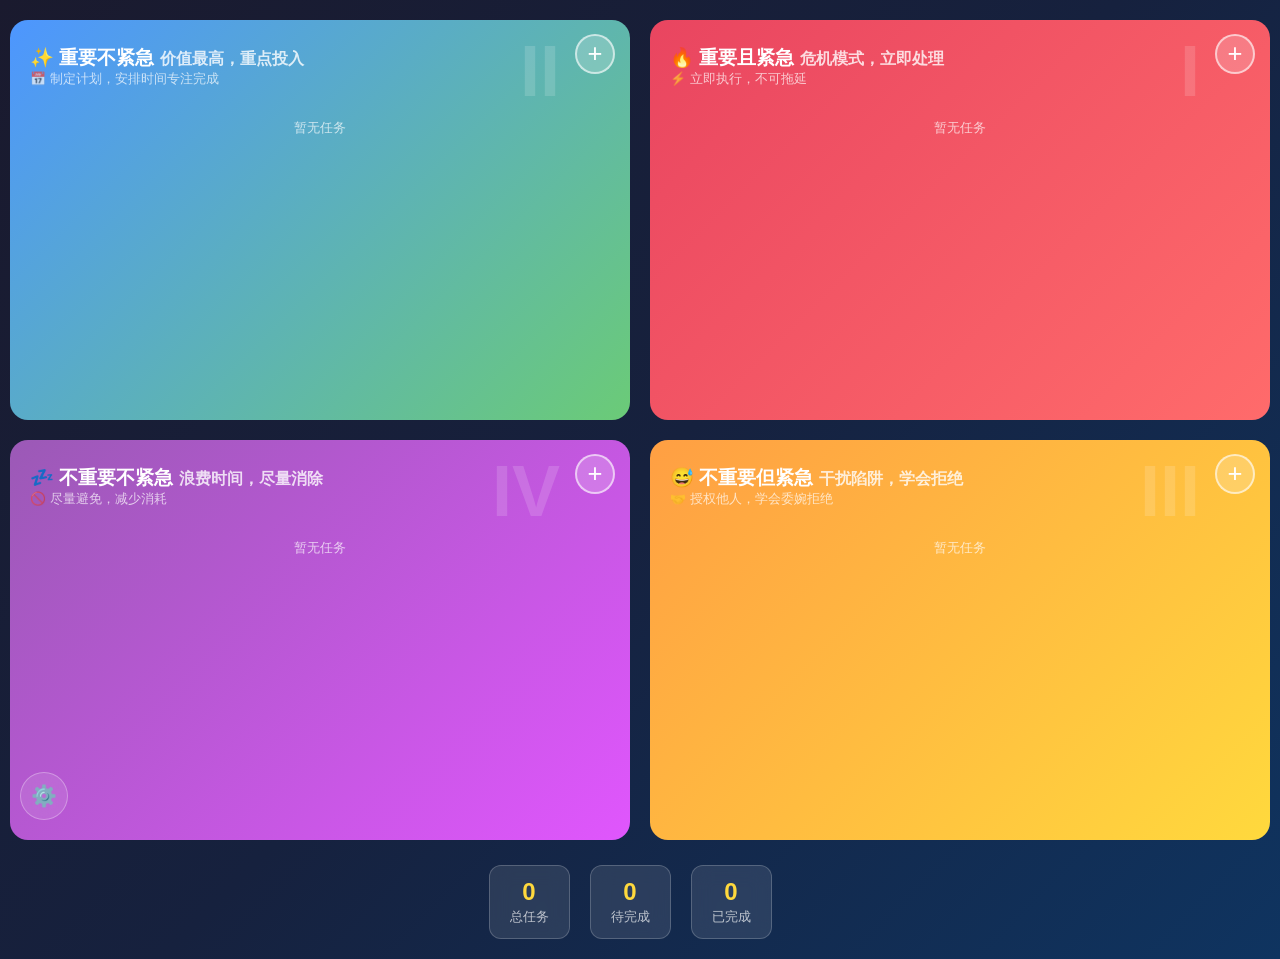
==== web/index.html @ eb8f44f4 "🧱 refactor: 重构项目目录结构，Web 版迁入 web/，macOS 版迁入 mac/ - 将 index.html、css/、js/、image/、dev/ 迁移至 web/ 目录 - 将" ====
<!DOCTYPE html>
<html lang="zh-CN">
<head>
    <meta charset="UTF-8">
    <meta name="viewport" content="width=device-width, initial-scale=1.0">
    <title>四象限工作法 - 艾森豪威尔矩阵</title>
    <link rel="icon" type="image/png" href="image/favicon.png">
    <link rel="stylesheet" href="css/style.css">
</head>
<body>
    <a href="#matrixContainer" class="skip-link">跳到主内容</a>
    <div class="matrix-container" id="matrixContainer"></div>

    <div class="stats-bar" id="statsBar"></div>

    <button class="trash-btn" id="trashBtn" aria-label="回收站">🗑️<span class="trash-count" id="trashCount"></span></button>
    <div class="trash-overlay" id="trashOverlay"></div>
    <div class="trash-panel" id="trashPanel" role="dialog" aria-modal="true" aria-label="回收站">
        <div class="trash-header">
            <div class="trash-title">🗑️ 回收站</div>
            <button class="clear-btn" id="btnClearTrash" style="padding:6px 14px;font-size:0.8rem">清空回收站</button>
        </div>
        <ul class="trash-list" id="trashList"></ul>
    </div>

    <div class="loading-bar" id="loadingBar"></div>

    <div class="toast" id="toast" role="status" aria-live="polite"></div>

    <button class="settings-btn" id="settingsBtn" aria-label="GitHub 设置">⚙️</button>
    <div class="settings-overlay" id="settingsOverlay"></div>
    <div class="settings-panel" id="settingsPanel" role="dialog" aria-modal="true" aria-label="GitHub 连接设置">
        <h3>GitHub 连接设置 <span id="connStatus" class="conn-status"></span></h3>
        <label>Personal Access Token <span style="font-weight:normal;font-size:0.75rem;color:var(--white-50)">— 建议使用 Fine-grained token</span></label>
        <input type="password" id="configToken" placeholder="github_pat_xxxxxxxxxxxxxxxxxxxx" />
        <div class="token-hint">仅需授权 <strong>单个仓库</strong> 的 <strong>Contents</strong> 读写权限，并设置过期时间以保障安全。</div>
        <label>仓库 (owner/repo)</label>
        <input type="text" id="configRepo" placeholder="myusername/my-repo" />
        <label>分支</label>
        <input type="text" id="configBranch" value="main" placeholder="main" />
        <div class="settings-buttons">
            <button class="btn-connect" id="btnConnect">连接</button>
            <button class="btn-disconnect" id="btnDisconnect">断开</button>
        </div>
        <div class="status-msg" id="settingsStatus" role="alert" aria-live="assertive"></div>
    </div>

    <script src="js/app.js"></script>
</body>
</html>
---- web/css/style.css ----
:root {
    --white: #fff;
    --white-08: rgba(255,255,255,0.08);
    --white-10: rgba(255,255,255,0.1);
    --white-12: rgba(255,255,255,0.12);
    --white-15: rgba(255,255,255,0.15);
    --white-20: rgba(255,255,255,0.2);
    --white-25: rgba(255,255,255,0.25);
    --white-30: rgba(255,255,255,0.3);
    --white-35: rgba(255,255,255,0.35);
    --white-40: rgba(255,255,255,0.4);
    --white-50: rgba(255,255,255,0.5);
    --white-60: rgba(255,255,255,0.6);
    --white-70: rgba(255,255,255,0.7);
    --white-80: rgba(255,255,255,0.8);
    --white-90: rgba(255,255,255,0.9);
    --yellow: #ffd93d;
    --red: #e94560;
    --red-30: rgba(233,69,96,0.3);
    --red-50: rgba(233,69,96,0.5);
    --green: #6bcb77;
    --blue: #4d96ff;
    --orange: #ff9f43;
    --purple: #9b59b6;
    --bg-dark: #1a1a2e;
    --bg-mid: #16213e;
    --bg-blue: #0f3460;
    --panel-bg: rgba(22,33,62,0.98);
    --panel-bg-95: rgba(22,33,62,0.95);
    --q1-gradient: linear-gradient(135deg, #e94560 0%, #ff6b6b 100%);
    --q2-gradient: linear-gradient(135deg, #4d96ff 0%, #6bcb77 100%);
    --q3-gradient: linear-gradient(135deg, #ff9f43 0%, #ffd93d 100%);
    --q4-gradient: linear-gradient(135deg, #9b59b6 0%, #e056fd 100%);
}

* { margin: 0; padding: 0; box-sizing: border-box; }

.skip-link {
    position: absolute;
    top: -40px;
    left: 0;
    background: var(--yellow);
    color: #333;
    padding: 8px 16px;
    z-index: 1000;
    font-weight: bold;
    transition: top 0.2s;
}
.skip-link:focus { top: 0; }

body {
    width: 100vw;
    min-height: 100vh;
    overflow-x: hidden;
    overflow-y: auto;
    background: linear-gradient(135deg, var(--bg-dark) 0%, var(--bg-mid) 50%, var(--bg-blue) 100%);
    font-family: sans-serif;
    padding: 20px 10px;
    display: flex;
    flex-direction: column;
    align-items: center;
}

.matrix-container {
    display: grid;
    grid-template-columns: 1fr 1fr;
    gap: 20px;
    max-width: 1400px;
    width: 100%;
}

.quadrant {
    border-radius: 18px;
    padding: 25px 20px 20px;
    height: 400px;
    position: relative;
    display: flex;
    flex-direction: column;
    overflow: hidden;
    transition: box-shadow 0.3s ease;
}

.quadrant-header { flex-shrink: 0; }

.quadrant-body {
    flex: 1;
    overflow-y: auto;
    overflow-x: hidden;
}

.quadrant-body::-webkit-scrollbar { width: 6px; }
.quadrant-body::-webkit-scrollbar-track { background: var(--white-10); border-radius: 3px; }
.quadrant-body::-webkit-scrollbar-thumb { background: var(--white-30); border-radius: 3px; }
.quadrant-body::-webkit-scrollbar-thumb:hover { background: var(--white-50); }

.quadrant:hover { box-shadow: 0 15px 30px rgba(0,0,0,0.3); }

.q1 { background: var(--q1-gradient); grid-column: 2; grid-row: 1; }
.q2 { background: var(--q2-gradient); grid-column: 1; grid-row: 1; }
.q3 { background: var(--q3-gradient); grid-column: 2; grid-row: 2; }
.q4 { background: var(--q4-gradient); grid-column: 1; grid-row: 2; }

.quadrant-number {
    position: absolute;
    top: 10px;
    right: 70px;
    font-size: 4.5rem;
    font-weight: bold;
    opacity: 0.15;
    color: var(--white);
}

.btn-quadrant-add {
    position: absolute;
    top: 14px;
    right: 15px;
    width: 40px;
    height: 40px;
    border: 2px solid var(--white-60);
    border-radius: 50%;
    background: var(--white-20);
    color: var(--white);
    font-size: 1.6rem;
    cursor: pointer;
    display: flex;
    align-items: center;
    justify-content: center;
    transition: background 0.2s ease, transform 0.2s ease;
    z-index: 10;
    line-height: 1;
}

.btn-quadrant-add:hover {
    background: var(--white-50);
    transform: scale(1.1);
}

.inline-input-wrap {
    display: none;
    margin-bottom: 10px;
    flex-direction: column;
    gap: 6px;
}

.inline-input-wrap.show { display: flex; }

.inline-input-wrap .input-row {
    display: flex;
    gap: 8px;
    align-items: center;
}

.inline-input-wrap input {
    flex: 1;
    padding: 8px 12px;
    border: 1px solid var(--white-40);
    border-radius: 8px;
    background: var(--white-20);
    color: var(--white);
    font-size: 0.9rem;
    font-family: inherit;
}

.inline-input-wrap input::placeholder { color: var(--white-70); }
.inline-input-wrap input:focus { border-color: var(--yellow); outline: 2px solid var(--yellow); outline-offset: -2px; }
.inline-input-wrap input.input-error {
    border-color: #e74c3c;
    animation: shake 0.4s ease;
}

@keyframes shake {
    0%, 100% { transform: translateX(0); }
    20%, 60% { transform: translateX(-6px); }
    40%, 80% { transform: translateX(6px); }
}

.inline-input-wrap button {
    padding: 8px 14px;
    border: none;
    border-radius: 8px;
    background: var(--white-30);
    color: var(--white);
    font-size: 0.85rem;
    cursor: pointer;
    font-family: inherit;
    transition: background 0.2s ease, transform 0.2s ease;
}

.inline-input-wrap button:hover { background: var(--white-50); }

.quadrant-title {
    font-size: 1.2rem;
    font-weight: bold;
    color: var(--white);
    margin-bottom: 8px;
    display: inline;
}

.quadrant-subtitle-inline {
    font-size: 1rem;
    color: var(--white-80);
    font-weight: bold;
}

.quadrant-action {
    font-size: 0.8rem;
    color: var(--white-70);
    margin-bottom: 12px;
}

.task-list {
    list-style: none;
    display: flex;
    flex-direction: column;
    gap: 8px;
}

.task-item {
    display: flex;
    align-items: flex-start;
    gap: 12px;
    background: var(--white-20);
    padding: 14px 16px;
    border-radius: 10px;
    border: 1px solid var(--white-15);
    transition: background 0.2s ease, opacity 0.2s ease;
}

@keyframes slideIn {
    from { opacity: 0; transform: translateY(-10px); }
    to { opacity: 1; transform: translateY(0); }
}

.task-item.task-new { animation: slideIn 0.3s ease; }

.task-item:hover { background: var(--white-30); }

.task-item[draggable="true"] { cursor: grab; }

.task-item.dragging { opacity: 0.4; transform: scale(0.95); }

.task-item.drag-over-item { border-top: 2px solid var(--white-80); }

.quadrant.drag-over { box-shadow: 0 0 0 4px var(--white-90), 0 20px 40px rgba(0,0,0,0.5); transform: scale(1.02); }

.task-item.done { opacity: 0.5; }

.task-item.done .task-text { text-decoration: line-through; }

.task-check {
    width: 24px;
    height: 24px;
    border: 2px solid var(--white-60);
    border-radius: 50%;
    cursor: pointer;
    background: transparent;
    transition: background 0.2s ease, border-color 0.2s ease;
    display: flex;
    align-items: center;
    justify-content: center;
    flex-shrink: 0;
    padding: 0;
    font-family: inherit;
    font-size: inherit;
    line-height: 1;
}

.task-index {
    color: var(--white-70);
    font-size: 0.75rem;
    font-weight: bold;
    flex-shrink: 0;
    min-width: 16px;
    text-align: center;
}

.task-check:hover { background: var(--white-30); }

.task-item.done .task-check {
    background: var(--white-80);
    border-color: var(--white);
}

.task-item.done .task-check::after {
    content: '✓';
    color: #333;
    font-size: 0.85rem;
    font-weight: bold;
}

.task-text {
    color: var(--white);
    font-size: 1rem;
    flex: 1;
    line-height: 1.4;
    word-break: break-word;
    min-width: 0;
}

.task-title {
    color: var(--white);
    font-size: 1rem;
    font-weight: bold;
    line-height: 1.4;
    word-break: break-word;
}

.task-item.done .task-title { text-decoration: line-through; }

.task-content-inline {
    color: var(--white-60);
    font-weight: normal;
    font-size: 0.85rem;
}

.task-edit-hidden { display: none; }

.task-content-collapsed {
    display: none;
    color: var(--white-60);
    font-size: 0.85rem;
    line-height: 1.3;
    font-weight: normal;
    word-break: break-word;
    margin-top: 4px;
}

.task-item.collapsed-show .task-content-collapsed { display: block; }

.task-expand {
    width: 24px;
    height: 24px;
    border: none;
    background: var(--white-20);
    color: var(--white-80);
    border-radius: 50%;
    cursor: pointer;
    font-size: 0.7rem;
    display: flex;
    align-items: center;
    justify-content: center;
    transition: background 0.2s ease, transform 0.2s ease;
    flex-shrink: 0;
}

.task-expand:hover { background: var(--white-40); }

.task-item.collapsed-show .task-expand { transform: rotate(180deg); }

.edit-form {
    display: flex;
    flex-direction: column;
    gap: 6px;
}

.edit-form input {
    padding: 6px 10px;
    border: 1px solid var(--white-40);
    border-radius: 6px;
    background: var(--white-25);
    color: var(--white);
    font-size: 0.9rem;
    font-family: inherit;
}

.edit-form input:focus { border-color: var(--yellow); outline: 2px solid var(--yellow); outline-offset: -2px; }

.edit-quadrant {
    padding: 6px 10px;
    border: 1px solid var(--white-40);
    border-radius: 6px;
    background: var(--white-25);
    color: var(--white);
    font-size: 0.85rem;
    font-family: inherit;
    cursor: pointer;
}

.edit-form-buttons {
    display: flex;
    gap: 6px;
}

.edit-form-buttons button {
    padding: 4px 10px;
    border: none;
    border-radius: 6px;
    font-size: 0.8rem;
    cursor: pointer;
    font-family: inherit;
    transition: background 0.2s ease, transform 0.2s ease;
}

.btn-edit-save {
    background: var(--white-35);
    color: var(--white);
}

.btn-edit-save:hover { background: var(--white-50); }

.btn-edit-cancel {
    background: var(--white-15);
    color: var(--white-70);
}

.btn-edit-cancel:hover { background: var(--white-25); }

.task-delete {
    width: 26px;
    height: 26px;
    padding: 6px;
    border: none;
    background: var(--white-20);
    color: var(--white-80);
    border-radius: 50%;
    cursor: pointer;
    font-size: 0.9rem;
    display: flex;
    align-items: center;
    justify-content: center;
    transition: background 0.2s ease, transform 0.2s ease;
    flex-shrink: 0;
}

.task-delete:hover { background: var(--white-50); color: var(--white); }

.empty-tip {
    color: var(--white-70);
    font-size: 0.8rem;
    text-align: center;
    padding: 20px 0;
}

.stats-bar {
    display: flex;
    gap: 20px;
    margin-top: 25px;
    max-width: 1000px;
    width: 100%;
    justify-content: center;
    flex-wrap: wrap;
}

.stat-card {
    background: var(--white-10);
    padding: 12px 20px;
    border-radius: 12px;
    text-align: center;
    backdrop-filter: blur(10px);
    border: 1px solid var(--white-20);
}

.stat-count { color: var(--yellow); font-size: 1.5rem; font-weight: bold; }
.stat-label { color: var(--white-70); font-size: 0.8rem; margin-top: 3px; }

#clearDoneWrap {
    align-self: stretch;
}

.clear-btn {
    padding: 10px 20px;
    border: 1px solid var(--white-30);
    border-radius: 12px;
    background: var(--white-10);
    color: var(--white);
    font-size: 0.85rem;
    cursor: pointer;
    transition: background 0.2s ease, transform 0.2s ease;
    font-family: inherit;
}

.clear-btn:hover { background: var(--white-20); }

.stats-bar .clear-btn {
    padding: 12px 20px;
    border: 1px solid var(--white-20);
    backdrop-filter: blur(10px);
    height: 100%;
    display: flex;
    align-items: center;
    justify-content: center;
}

.stats-bar .clear-btn:hover { background: var(--white-25); transform: scale(1.05); }

.trash-btn, .settings-btn {
    position: fixed;
    left: 20px;
    width: 48px;
    height: 48px;
    border: 1px solid var(--white-30);
    border-radius: 50%;
    background: var(--white-10);
    color: var(--white);
    font-size: 1.3rem;
    cursor: pointer;
    display: flex;
    align-items: center;
    justify-content: center;
    transition: background 0.3s ease, transform 0.3s ease, border-color 0.3s ease;
    backdrop-filter: blur(10px);
    z-index: 100;
}

.trash-btn { bottom: 20px; }
.settings-btn { bottom: 80px; }

.trash-btn:hover, .settings-btn:hover {
    background: var(--white-25);
    transform: scale(1.1);
}

.settings-btn.connected { border-color: var(--green); }

.settings-overlay, .trash-overlay {
    position: fixed;
    top: 0;
    left: 0;
    width: 100%;
    height: 100%;
    background: rgba(0,0,0,0.5);
    z-index: 200;
    display: none;
    backdrop-filter: blur(3px);
}

.settings-overlay.show, .trash-overlay.show { display: block; }

.settings-panel {
    position: fixed;
    top: 50%;
    left: 50%;
    transform: translate(-50%, -50%);
    width: 400px;
    background: var(--panel-bg);
    border-radius: 18px;
    padding: 30px;
    border: 1px solid var(--white-15);
    backdrop-filter: blur(20px);
    z-index: 201;
    display: none;
    animation: fadeIn 0.3s ease;
}

.settings-panel.show { display: block; }

@keyframes fadeIn {
    from { opacity: 0; transform: translate(-50%, -50%) scale(0.95); }
    to { opacity: 1; transform: translate(-50%, -50%) scale(1); }
}

.settings-panel h3 {
    color: var(--white);
    font-size: 1.2rem;
    margin-bottom: 20px;
    text-align: center;
}

.conn-status {
    font-size: 0.75rem;
    font-weight: normal;
    margin-left: 6px;
}

.conn-status.connected { color: var(--green); }
.conn-status.disconnected { color: var(--red); }

.settings-panel label {
    color: var(--white-70);
    font-size: 0.85rem;
    display: block;
    margin-bottom: 5px;
    margin-top: 12px;
}

.settings-panel input {
    width: 100%;
    padding: 10px 14px;
    border: 1px solid var(--white-30);
    border-radius: 10px;
    background: var(--white-10);
    color: var(--white);
    font-size: 0.9rem;
    font-family: inherit;
}

.settings-panel input:focus { border-color: var(--yellow); outline: 2px solid var(--yellow); outline-offset: -2px; }
.settings-panel input::placeholder { color: var(--white-70); }

.token-hint {
    color: var(--white-70);
    font-size: 0.72rem;
    margin-top: 4px;
    line-height: 1.4;
}

.settings-panel .settings-buttons {
    display: flex;
    gap: 10px;
    margin-top: 20px;
}

.settings-panel .btn-connect {
    flex: 1;
    padding: 10px;
    border: none;
    border-radius: 10px;
    background: linear-gradient(135deg, var(--blue), var(--green));
    color: var(--white);
    font-size: 0.95rem;
    font-weight: bold;
    cursor: pointer;
    font-family: inherit;
    transition: background 0.2s ease, transform 0.2s ease;
}

.settings-panel .btn-connect:hover { opacity: 0.9; }
.settings-panel .btn-connect:disabled { opacity: 0.5; cursor: not-allowed; }

.settings-panel .btn-disconnect {
    padding: 10px 14px;
    border: 1px solid var(--white-30);
    border-radius: 10px;
    background: var(--white-10);
    color: var(--white-70);
    font-size: 0.85rem;
    cursor: pointer;
    font-family: inherit;
    transition: background 0.2s ease, transform 0.2s ease;
}

.settings-panel .btn-disconnect:hover { background: var(--red-30); color: var(--white); }

.settings-panel .status-msg {
    color: var(--green);
    font-size: 0.8rem;
    text-align: center;
    margin-top: 10px;
    min-height: 20px;
}

.settings-panel .status-msg.error { color: var(--red); }

.loading-bar {
    position: fixed;
    top: 0;
    left: 0;
    height: 5px;
    width: 0;
    background: linear-gradient(90deg, var(--blue), var(--green), var(--yellow));
    z-index: 999;
    transition: width 0.3s ease;
    opacity: 0;
}

.loading-bar.active {
    opacity: 1;
    transition: width 0.3s ease, opacity 0.15s ease;
}

.toast {
    position: fixed;
    top: 16px;
    left: 50%;
    transform: translateX(-50%) translateY(-8px);
    padding: 8px 18px;
    border-radius: 10px;
    font-size: 0.8rem;
    color: var(--white);
    backdrop-filter: blur(10px);
    z-index: 300;
    opacity: 0;
    transition: opacity 0.25s ease, transform 0.25s ease;
    pointer-events: none;
    white-space: nowrap;
}

.toast.show {
    opacity: 1;
    transform: translateX(-50%) translateY(0);
}

.toast.success {
    background: rgba(107, 203, 119, 0.85);
    border: 1px solid rgba(107, 203, 119, 0.5);
}

.toast.error {
    background: rgba(233, 69, 96, 0.85);
    border: 1px solid rgba(233, 69, 96, 0.5);
}

.trash-btn .trash-count {
    position: absolute;
    top: -6px;
    right: -6px;
    background: var(--red);
    color: var(--white);
    font-size: 0.7rem;
    min-width: 18px;
    height: 18px;
    border-radius: 50%;
    display: flex;
    align-items: center;
    justify-content: center;
}

.trash-panel {
    position: fixed;
    bottom: 80px;
    left: 20px;
    width: min(50vw, 400px);
    max-height: 70vh;
    background: var(--panel-bg-95);
    border-radius: 18px;
    padding: 20px;
    border: 1px solid var(--white-15);
    backdrop-filter: blur(20px);
    z-index: 201;
    display: none;
    animation: slideUp 0.3s ease;
    overflow-y: auto;
}

.trash-panel::-webkit-scrollbar { width: 6px; }
.trash-panel::-webkit-scrollbar-track { background: var(--white-10); border-radius: 3px; }
.trash-panel::-webkit-scrollbar-thumb { background: var(--white-30); border-radius: 3px; }

.trash-panel.show { display: block; }

@keyframes slideUp {
    from { opacity: 0; transform: translateY(20px); }
    to { opacity: 1; transform: translateY(0); }
}

.trash-header {
    display: flex;
    justify-content: space-between;
    align-items: center;
    margin-bottom: 15px;
}

.trash-title {
    color: var(--white-70);
    font-size: 1.1rem;
    font-weight: bold;
}

.trash-list {
    list-style: none;
    display: flex;
    flex-direction: column;
    gap: 6px;
}

.trash-item {
    display: flex;
    align-items: center;
    gap: 12px;
    background: var(--white-08);
    padding: 10px 14px;
    border-radius: 8px;
    border: 1px solid var(--white-08);
    animation: slideIn 0.3s ease;
    flex-wrap: wrap;
}

.trash-item:hover { background: var(--white-12); }

.trash-title-text {
    color: var(--white-60);
    font-size: 0.9rem;
    flex: 1;
    text-decoration: line-through;
}

.trash-time {
    color: var(--white-70);
    font-size: 0.75rem;
    flex-shrink: 0;
}

.btn-restore {
    padding: 4px 12px;
    border: 1px solid var(--white-30);
    border-radius: 6px;
    background: var(--white-15);
    color: var(--white-70);
    font-size: 0.8rem;
    cursor: pointer;
    font-family: inherit;
    transition: background 0.2s ease, transform 0.2s ease;
    flex-shrink: 0;
}

.btn-restore:hover { background: var(--white-30); color: var(--white); }

.btn-trash-delete {
    width: 22px;
    height: 22px;
    padding: 8px;
    border: none;
    background: var(--white-10);
    color: var(--white-70);
    border-radius: 50%;
    cursor: pointer;
    font-size: 0.75rem;
    display: flex;
    align-items: center;
    justify-content: center;
    transition: background 0.2s ease, transform 0.2s ease;
    flex-shrink: 0;
}

.btn-trash-delete:hover { background: var(--red-50); color: var(--white); }

.trash-content {
    display: none;
    color: var(--white-70);
    font-size: 0.8rem;
    margin-top: 4px;
    width: 100%;
}

.trash-content.show { display: block; }

.trash-item .task-expand {
    width: 20px;
    height: 20px;
    font-size: 0.6rem;
}

@media (max-width: 1024px) {
    .matrix-container { gap: 14px; max-width: 100%; }
    .quadrant { height: 300px; padding: 18px 14px 14px; }
    .quadrant-number { font-size: 3.5rem; top: 6px; right: 55px; }
    .btn-quadrant-add { top: 10px; right: 10px; width: 34px; height: 34px; font-size: 1.4rem; }
    .quadrant-title { font-size: 1.05rem; }
    .quadrant-subtitle-inline { font-size: 0.9rem; }
    .quadrant-action { font-size: 0.75rem; margin-bottom: 8px; }
    .task-item { padding: 10px 12px; gap: 8px; }
    .task-text, .task-title { font-size: 0.9rem; }
    .stats-bar { padding: 10px 16px; }
    .stat-count { font-size: 1.4rem; }
    .stat-label { font-size: 0.7rem; }
}

@media (max-width: 768px) {
    body { overflow-x: hidden; overflow-y: auto; height: auto; min-height: 100vh; padding: 12px 6px; }
    .matrix-container { grid-template-columns: 1fr; gap: 10px; }
    .q1, .q2, .q3, .q4 { grid-column: 1; }
    .q1 { grid-row: 1; }
    .q2 { grid-row: 2; }
    .q3 { grid-row: 3; }
    .q4 { grid-row: 4; }
    .quadrant { height: auto; min-height: auto; padding: 14px 10px 10px; border-radius: 14px; }
    .quadrant-body { max-height: 60vh; }
    .quadrant-number { font-size: 2.8rem; top: 4px; right: 48px; }
    .btn-quadrant-add { top: 8px; right: 8px; width: 30px; height: 30px; font-size: 1.2rem; }
    .quadrant-title { font-size: 0.95rem; margin-bottom: 4px; }
    .quadrant-subtitle-inline { font-size: 0.8rem; }
    .quadrant-action { font-size: 0.7rem; margin-bottom: 6px; }
    .task-list { gap: 6px; }
    .task-item { padding: 8px 10px; gap: 6px; border-radius: 8px; }
    .task-check { width: 20px; height: 20px; }
    .task-index { font-size: 0.65rem; min-width: 12px; }
    .task-text, .task-title { font-size: 0.82rem; }
    .task-delete { font-size: 0.85rem; }
    .inline-input-wrap input { padding: 6px 10px; font-size: 0.8rem; }
    .inline-input-wrap button { padding: 6px 10px; font-size: 0.75rem; }
    .inline-input-wrap .input-row { flex-wrap: wrap; }
    .stats-bar { padding: 8px 12px; gap: 12px; }
    .stat-card { padding: 6px 10px; }
    .stat-count { font-size: 1.2rem; }
    .stat-label { font-size: 0.65rem; }
    .clear-btn { font-size: 0.7rem; padding: 4px 10px; }
    .trash-btn { bottom: 12px; right: 10px; left: auto; width: 42px; height: 42px; font-size: 1.1rem; }
    .settings-btn { bottom: 62px; right: 10px; left: auto; width: 42px; height: 42px; font-size: 1.1rem; }
    .trash-panel, .settings-panel { width: calc(100vw - 16px); max-width: 400px; left: 50%; right: auto; top: 50%; bottom: auto; transform: translate(-50%, -50%); animation-name: fadeIn; }
    .edit-form input { font-size: 0.8rem; padding: 5px 8px; }
    .edit-form-buttons button { font-size: 0.7rem; padding: 3px 8px; }
}
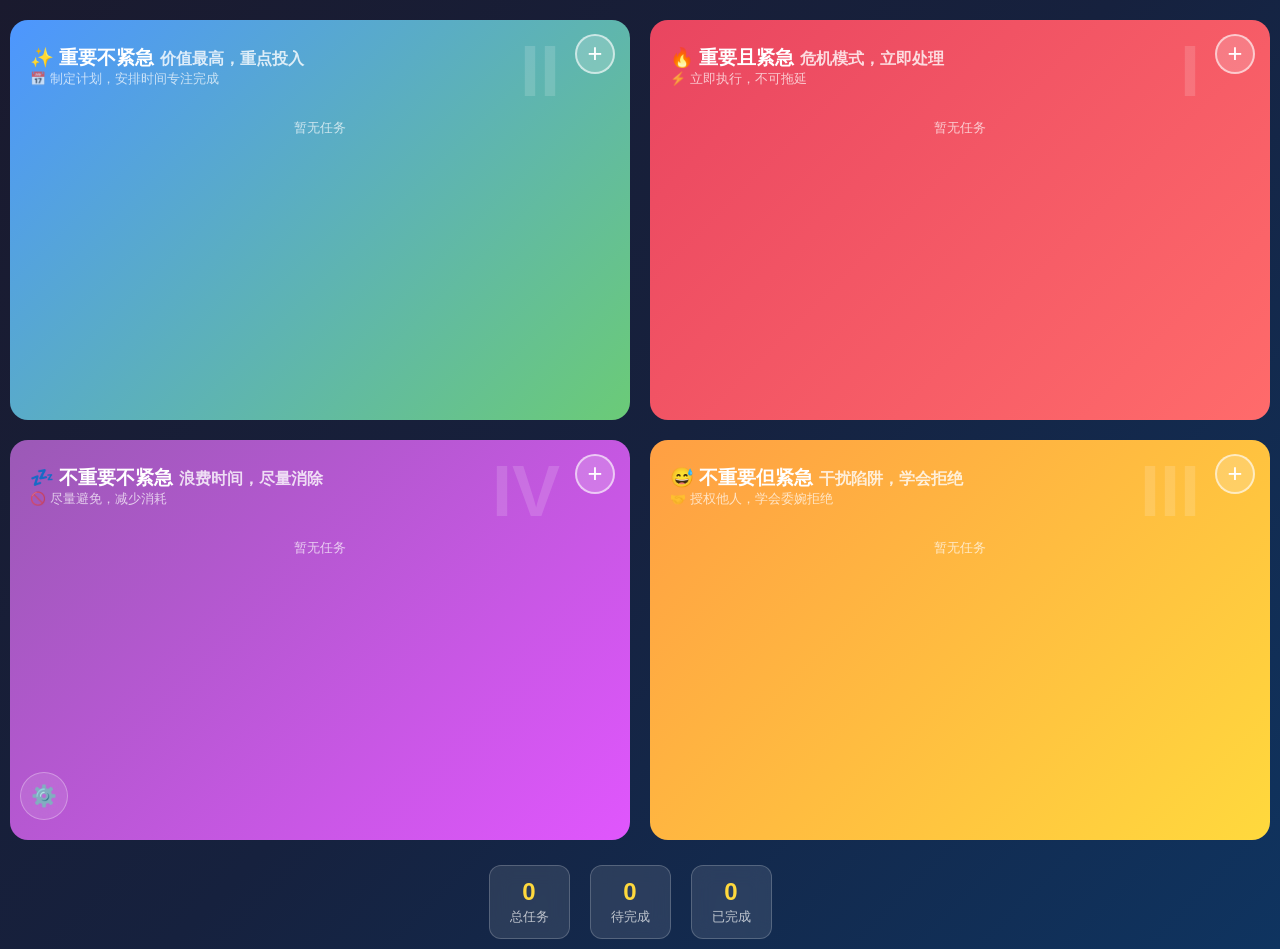
==== commit 45c0f313: "🌐 feat: Web 版改造为 PWA，支持添加到 iPhone 主屏幕 - 新增 manifest.json（standalone 模式、主题色、图标） - 新增 sw.js（Service Wo" ====
--- a/web/index.html
+++ b/web/index.html
@@ -2,9 +2,20 @@
 <html lang="zh-CN">
 <head>
     <meta charset="UTF-8">
-    <meta name="viewport" content="width=device-width, initial-scale=1.0">
+    <meta name="viewport" content="width=device-width, initial-scale=1.0, viewport-fit=cover">
     <title>四象限工作法 - 艾森豪威尔矩阵</title>
+
+    <!-- PWA 配置 -->
+    <link rel="manifest" href="manifest.json">
+    <meta name="theme-color" content="#16213e">
+    <meta name="apple-mobile-web-app-capable" content="yes">
+    <meta name="apple-mobile-web-app-status-bar-style" content="black-translucent">
+    <meta name="apple-mobile-web-app-title" content="四象限">
+
+    <!-- 图标 -->
     <link rel="icon" type="image/png" href="image/favicon.png">
+    <link rel="apple-touch-icon" href="image/apple-touch-icon.png">
+
     <link rel="stylesheet" href="css/style.css">
 </head>
 <body>
@@ -46,5 +57,14 @@
     </div>
 
     <script src="js/app.js"></script>
+
+    <!-- PWA Service Worker 注册 -->
+    <script>
+        if ('serviceWorker' in navigator) {
+            navigator.serviceWorker.register('./sw.js')
+                .then(function(reg) { console.log('SW 注册成功:', reg.scope); })
+                .catch(function(err) { console.log('SW 注册失败:', err); });
+        }
+    </script>
 </body>
 </html>
--- a/web/css/style.css
+++ b/web/css/style.css
@@ -56,6 +56,11 @@
     background: linear-gradient(135deg, var(--bg-dark) 0%, var(--bg-mid) 50%, var(--bg-blue) 100%);
     font-family: sans-serif;
     padding: 20px 10px;
+    /* PWA standalone 模式下适配 iPhone 安全区域（刘海 + Home Indicator） */
+    padding-top: max(20px, env(safe-area-inset-top));
+    padding-bottom: max(10px, env(safe-area-inset-bottom));
+    padding-left: max(10px, env(safe-area-inset-left));
+    padding-right: max(10px, env(safe-area-inset-right));
     display: flex;
     flex-direction: column;
     align-items: center;
@@ -502,8 +507,8 @@
     z-index: 100;
 }
 
-.trash-btn { bottom: 20px; }
-.settings-btn { bottom: 80px; }
+.trash-btn { bottom: max(20px, env(safe-area-inset-bottom)); }
+.settings-btn { bottom: max(80px, calc(env(safe-area-inset-bottom) + 60px)); }
 
 .trash-btn:hover, .settings-btn:hover {
     background: var(--white-25);
